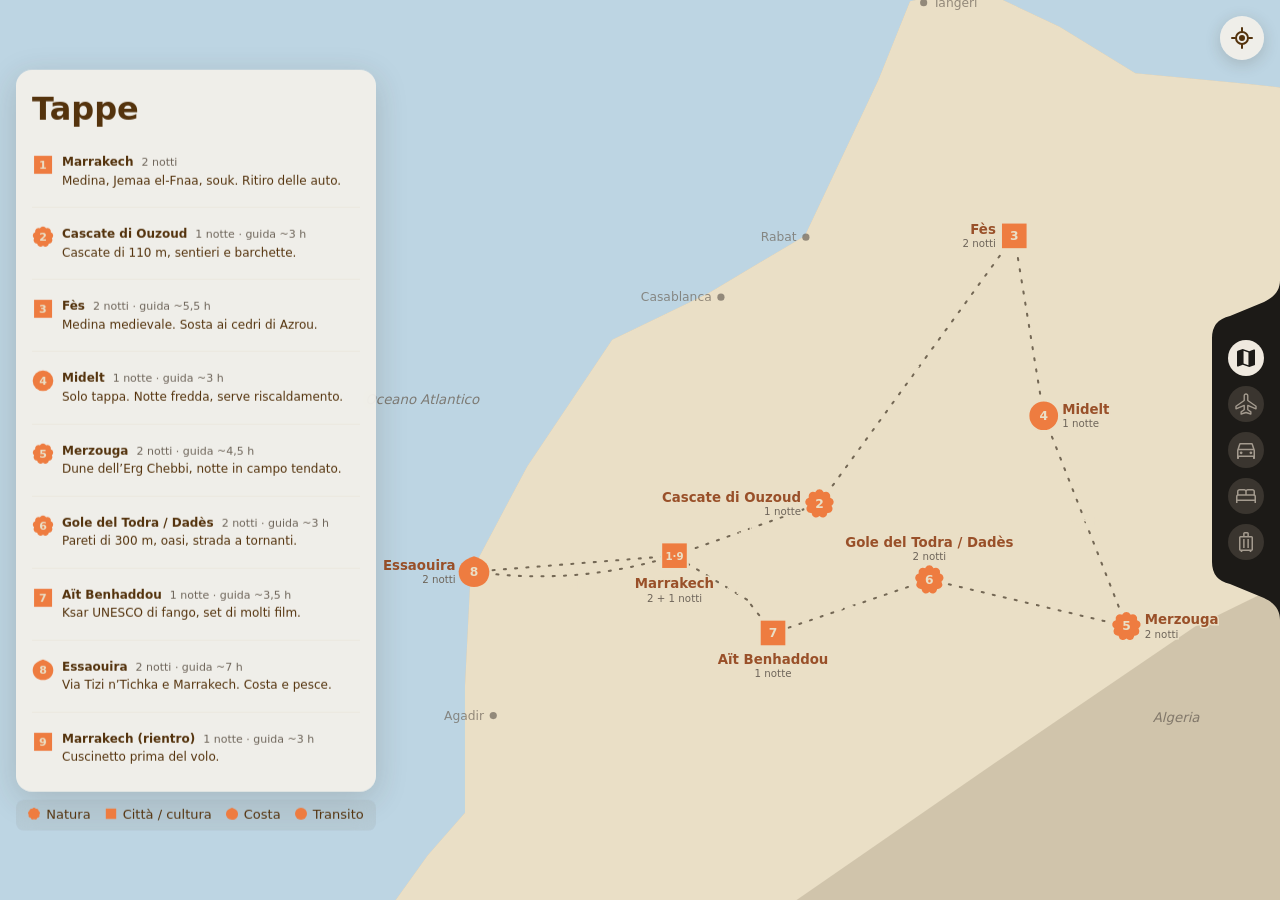
==== index.html @ 0962c1b0 "Mobile: il bottom sheet si abbassa quando si sposta o si zooma la mappa Co-Authored-By: Claude Sonne" ====
<!doctype html>
<html lang="it">
<head>
<meta charset="utf-8">
<meta name="viewport" content="width=device-width, initial-scale=1, viewport-fit=cover"><!-- la mappa va sotto la barra di stato del telefono -->
<meta name="theme-color" content="#eadfc6">
<link rel="manifest" href="manifest.webmanifest">
<link rel="icon" href="icone/favicon.svg" type="image/svg+xml">
<link rel="icon" href="icone/favicon-32.png" type="image/png" sizes="32x32">
<link rel="apple-touch-icon" href="icone/letsgo-180.png">
<meta name="mobile-web-app-capable" content="yes">
<meta name="apple-mobile-web-app-capable" content="yes">
<meta name="apple-mobile-web-app-title" content="LetsGo">
<meta name="apple-mobile-web-app-status-bar-style" content="black-translucent"><!-- come app sulla Home: la pagina va sotto la barra di stato -->
<meta property="og:title" content="LetsGo">
<meta property="og:image" content="https://giubarboni.github.io/letsgo/icone/letsgo-512.png">
<title>LetsGo</title>
<link rel="stylesheet" href="stile.css">
<style>
  html, body { height: 100%; overflow: hidden; overscroll-behavior: none; }
  h1 { font-size: 32px; margin: 0; }
  .zoom { position: fixed; inset: 0; overflow: clip; background: var(--sea); touch-action: none; cursor: grab; }
  .zstage { position: absolute; left: 0; top: 0; transform-origin: 0 0; }
  .zstage svg { display: block; max-width: none; }
  /* Desktop: colonna a sinistra con elenco tappe e, sotto, la legenda (la navbar sta a destra). */
  .side { position: fixed; z-index: 5; top: 50%; left: 16px; transform: translateY(-50%); width: 360px; max-height: calc(100vh - 32px); max-height: calc(100dvh - 32px); display: flex; flex-direction: column; gap: 8px; }
  .legend { flex: none; display: flex; flex-wrap: nowrap; justify-content: center; gap: 14px; padding: 6px 14px; border-radius: 8px; background: color-mix(in srgb, var(--ink) 5%, transparent); -webkit-backdrop-filter: blur(10px); backdrop-filter: blur(10px); color: var(--ink); font-size: 13px; white-space: nowrap; pointer-events: none; }
  .legend svg { width: 12px; height: 12px; margin-right: 6px; vertical-align: -1px; }
  .panel { min-height: 0; display: flex; flex-direction: column; border-radius: 16px; background: color-mix(in srgb, var(--bg) 88%, transparent); -webkit-backdrop-filter: blur(10px); backdrop-filter: blur(10px); box-shadow: 0 8px 32px rgba(60, 45, 20, .18); }
  .phead { flex: none; padding: 16px 16px 4px; }
  .grab { display: none; width: 36px; height: 4px; margin: 0 auto 12px; border-radius: 2px; background: var(--muted); opacity: .5; }
  .plist { overflow-y: auto; overscroll-behavior: contain; padding: 0 16px 8px; }
  /* Mobile: bottom sheet; la legenda sta poco sopra il pannello chiuso. */
  @media (max-width: 700px) {
    .side { display: contents; }
    .panel { position: fixed; z-index: 5; left: 0; right: 0; bottom: 0; height: calc(100vh - env(safe-area-inset-top) - 8px); height: calc(100dvh - env(safe-area-inset-top) - 8px); border-radius: 16px 16px 0 0; transform: translateY(var(--y, 60%)); transition: transform .25s ease; }
    .panel.drag { transition: none; }
    .phead { padding: 12px 16px; touch-action: none; cursor: grab; }
    .phead h1 { position: absolute; width: 1px; height: 1px; clip-path: inset(50%); } /* il titolo resta per gli screen reader */
    .grab { display: block; margin: 0 auto; }
    .plist { padding-bottom: calc(var(--nav) + 8px); } /* il pannello arriva fino al bordo: la navbar in basso ne copre l'ultima parte */
    .legend { position: fixed; z-index: 1; left: 50%; bottom: calc(var(--peek, 62px) + 10px); transform: translateX(-50%); gap: 10px; padding: 5px 8px; font-size: 11px; }
  }
  .locate { position: fixed; z-index: 6; top: 16px; right: 16px; display: grid; place-items: center; width: 44px; height: 44px; padding: 0; border: 0; border-radius: 50%; background: color-mix(in srgb, var(--bg) 88%, transparent); -webkit-backdrop-filter: blur(10px); backdrop-filter: blur(10px); color: var(--ink); box-shadow: 0 4px 16px rgba(60, 45, 20, .18); cursor: pointer; }
  .locate[hidden] { display: none; }
  @media (max-width: 700px) { .locate { top: calc(env(safe-area-inset-top) + 12px); right: 12px; } }
  .stop, [data-slug] { cursor: pointer; }
  ol li[data-slug]:hover .t { text-decoration: underline; }
  .modal { position: fixed; inset: 0; z-index: 20; display: flex; align-items: flex-end; justify-content: center; background: rgba(30, 22, 10, .45); }
  .modal[hidden] { display: none; }
  .sheet { width: 100%; max-width: 560px; max-height: 88vh; max-height: 88dvh; overflow-y: auto; padding: 16px 16px 28px; background: var(--bg); color: var(--ink); border-radius: 16px 16px 0 0; }
  @media (min-width: 700px) { .modal { align-items: center; } .sheet { border-radius: 16px; } }
  .mhead { display: flex; justify-content: space-between; align-items: flex-start; gap: 12px; margin-bottom: 12px; }
  .sheet h2 { margin: 0; font-size: 20px; }
  .mmeta { color: var(--muted); font-size: 13px; }
  .mclose { flex: none; width: 36px; height: 36px; border: 0; border-radius: 50%; font-size: 22px; line-height: 1; cursor: pointer; background: var(--line); color: var(--ink); }
  .mphotos { display: flex; gap: 10px; overflow-x: auto; scroll-snap-type: x mandatory; scroll-padding: 0 16px; margin: 0 -16px 14px; padding: 0 16px 12px; scrollbar-width: thin; }
  .mphotos figure { flex: 0 0 82%; margin: 0; scroll-snap-align: start; }
  .mphotos img { display: block; width: 100%; aspect-ratio: 3 / 2; object-fit: cover; border-radius: 10px; background: var(--line); }
  .mphotos figcaption { margin-top: 4px; font-size: 11px; line-height: 1.35; color: var(--muted); }
  .mphotos .mcap { color: var(--ink); font-size: 12px; }
  .mphotos a { color: inherit; }
  .mdesc { margin: 0 0 14px; font-size: 15px; }
  .mlabel { margin-bottom: 6px; color: var(--muted); font-size: 12px; text-transform: uppercase; letter-spacing: .05em; }
  .mtodo { margin: 0; padding-left: 18px; font-size: 14px; }
  .mtodo li { display: list-item; padding: 3px 0; border: 0; font-size: 14px; cursor: default; }
  ol { list-style: none; margin: 0; padding: 0; }
  li { display: grid; grid-template-columns: 22px 1fr; gap: 8px; padding: 18px 0; font-size: 12px; line-height: 1.35; border-bottom: 1px solid color-mix(in srgb, var(--line) 45%, transparent); }
  li:last-child { border-bottom: 0; }
  .n { width: 22px; height: 22px; }
  .n svg { display: block; }
  .head { display: flex; flex-wrap: wrap; align-items: baseline; gap: 0 8px; }
  .t { font-weight: 600; }
  .meta { color: var(--muted); font-size: 11px; }
  .note { margin-top: 2px; }
  </style>
</head>
<body data-page="mappa">
<div class="zoom"><div class="zstage"><svg id="map" viewBox="-860 -440 7860 9600" role="img" aria-label="Mappa dell'itinerario in Marocco"></svg></div></div>
<button class="locate" id="locate" type="button" aria-label="Mostra dove sono"><svg viewBox="0 0 24 24" width="24" height="24" fill="none" stroke="currentColor" stroke-width="2" stroke-linecap="round" aria-hidden="true"><circle cx="12" cy="12" r="6"/><circle cx="12" cy="12" r="2" fill="currentColor"/><path d="M12 2v3M12 19v3M2 12h3M19 12h3"/></svg></button>
<div class="side">
<aside class="panel drag">
  <div class="phead"><div class="grab"></div><h1>Tappe</h1></div>
  <ol id="list" class="plist"></ol>
</aside>
<div class="legend">
  <span><svg viewBox="-15 -15 30 30"><use href="#s-nat" fill="var(--tappa)"/></svg>Natura</span>
  <span><svg viewBox="-15 -15 30 30"><use href="#s-city" fill="var(--tappa)"/></svg>Città / cultura</span>
  <span><svg viewBox="-15 -15 30 30"><use href="#s-coast" fill="var(--tappa)"/></svg>Costa</span>
  <span><svg viewBox="-15 -15 30 30"><use href="#s-transit" fill="var(--tappa)"/></svg>Transito</span>
</div>
</div>

<script src="nav.js"></script>
<script>
// Equirettangolare con longitudine scalata a 32°N: abbastanza per una mappa schematica.
// Zoom sul tragitto: scala 130 px/grado, origine spostata per centrare il giro (le etichette restano a dimensione fissa).
const X = lon => -28 + (lon + 11.2) * 0.85 * 130;
const Y = lat => -170 + (36 - lat) * 130;
const P = ([lat, lon]) => `${X(lon).toFixed(1)},${Y(lat).toFixed(1)}`;

// Contorno semplificato (lat, lon), in senso orario da Capo Spartel.
const outline = [
  [35.79,-5.92],[35.9,-5.35],[35.6,-4.6],[35.25,-3.93],[35.17,-2.93],[35.1,-2.2],
  [34.0,-1.75],[32.8,-1.5],[32.1,-1.2],[31.6,-2.2],[31.1,-3.4],[30.0,-5.3],
  [29.0,-7.0],[28.5,-8.7],[28.5,-11.0],[29.0,-10.5],[29.38,-10.18],[29.7,-9.85],
  [30.65,-9.85],[31.5,-9.8],[32.3,-9.3],[33.25,-8.55],[33.6,-7.7],[34.03,-6.85],[35.2,-6.2]
];

// Contorno grossolano dell'Africa (lat, lon), in senso orario da Capo Spartel. Il tratto marocchino coincide con `outline`.
const africa = [
  [35.79,-5.92],[35.9,-5.35],[35.6,-4.6],[35.25,-3.93],[35.17,-2.93],[35.1,-2.2],
  [35.7,-0.65],[36.1,0.5],[36.5,1.8],[36.77,3.06],[36.9,5.1],[37.0,6.9],[36.9,8.0],[37.25,9.85],[36.8,10.3],[37.05,11.0],
  [35.8,10.8],[34.7,10.8],[33.9,10.1],[33.1,11.5],[32.9,13.2],[32.4,15.1],[31.2,16.6],[30.3,19.0],[31.8,20.0],[32.8,22.0],
  [32.1,23.9],[31.6,25.1],[31.3,27.2],[31.2,29.9],[31.3,31.4],[31.25,32.3],[29.9,32.6],[28.0,33.5],[24.1,35.5],[22.0,36.9],
  [19.6,37.2],[15.6,39.5],[12.6,43.3],[11.6,43.1],[11.8,51.3],[8.0,49.8],[2.0,45.3],[-1.7,41.5],[-4.0,39.7],[-6.8,39.3],
  [-10.3,40.2],[-15.0,40.7],[-19.8,34.9],[-24.0,35.5],[-25.9,32.6],[-29.9,31.0],[-33.0,27.9],[-34.0,25.7],[-34.8,20.0],
  [-33.9,18.4],[-28.6,16.5],[-26.6,15.2],[-22.9,14.5],[-18.0,11.8],[-12.4,13.7],[-8.8,13.2],[-5.9,12.2],[-0.7,8.8],[0.4,9.4],
  [3.8,9.7],[4.3,7.0],[6.4,3.4],[5.6,-0.2],[5.2,-4.0],[4.4,-7.6],[6.3,-10.8],[8.5,-13.2],[10.0,-14.4],[11.9,-15.6],
  [14.7,-17.5],[16.0,-16.5],[18.1,-16.0],[20.9,-17.05],[23.7,-15.95],[27.1,-13.2],[27.9,-12.9],[28.5,-11.0],[29.0,-10.5],
  [29.38,-10.18],[29.7,-9.85],[30.65,-9.85],[31.5,-9.8],[32.3,-9.3],[33.25,-8.55],[33.6,-7.7],[34.03,-6.85],[35.2,-6.2]
];
const madagascar = [[-12.0,49.3],[-16.0,50.4],[-22.0,47.9],[-25.5,45.2],[-24.0,43.7],[-17.0,44.0],[-15.5,46.3]];

// n = numero tappa, tipo: nat | city | coast | transit
const stops = [
  {n:1, slug:'marrakech',  name:'Marrakech',           ll:[31.63,-8.0],   type:'city',    nights:2, drive:'',      note:'Medina, Jemaa el-Fnaa, souk. Ritiro delle auto.', lab:[0,32,'middle']},
  {n:2, slug:'ouzoud',  name:'Cascate di Ouzoud',   ll:[32.02,-6.72],  type:'nat',     nights:1, drive:'~3 h',  note:'Cascate di 110 m, sentieri e barchette.',        lab:[-18,-2,'end']},
  {n:3, slug:'fes',  name:'Fès',                 ll:[34.03,-5.0],   type:'city',    nights:2, drive:'~5,5 h',note:'Medina medievale. Sosta ai cedri di Azrou.', lab:[-18,-2,'end']},
  {n:4, slug:'midelt',  name:'Midelt',              ll:[32.68,-4.74],  type:'transit', nights:1, drive:'~3 h',  note:'Solo tappa. Notte fredda, serve riscaldamento.', lab:[18,-2,'start']},
  {n:5, slug:'merzouga',  name:'Merzouga',            ll:[31.10,-4.01],  type:'nat',     nights:2, drive:'~4,5 h',note:'Dune dell’Erg Chebbi, notte in campo tendato.',  lab:[18,-2,'start']},
  {n:6, slug:'todra-dades',  name:'Gole del Todra / Dadès',ll:[31.45,-5.75],type:'nat',     nights:2, drive:'~3 h',  note:'Pareti di 300 m, oasi, strada a tornanti.',      lab:[0,-32,'middle']},
  {n:7, slug:'ait-benhaddou',  name:'Aït Benhaddou',       ll:[31.05,-7.13],  type:'city',    nights:1, drive:'~3,5 h',note:'Ksar UNESCO di fango, set di molti film.',       lab:[0,30,'middle']},
  {n:8, slug:'essaouira',  name:'Essaouira',           ll:[31.51,-9.77],  type:'coast',   nights:2, drive:'~7 h',  note:'Via Tizi n’Tichka e Marrakech. Costa e pesce.', lab:[-18,-2,'end']},
  {n:9, slug:'marrakech',  name:'Marrakech (rientro)', ll:[31.63,-8.0],   type:'city',    nights:1, drive:'~3 h',  note:'Cuscinetto prima del volo.',                      lab:null}
];

// Punto di passaggio non numerato.
const via = { tizi:[31.3,-7.36] };
const at = n => stops.find(s => s.n === n).ll;
const nightsLabel = s => s.n === 1 ? `${s.nights} + ${stops.find(t => t.n === 9).nights} notti` : `${s.nights} ${s.nights === 1 ? 'notte' : 'notti'}`;

// [da, a, curvatura, ore, dx, dy, ancora] — ore = etichetta sul tratto (dx/dy spostano il testo).
const segs = [
  [at(1), at(2), 0, '3 h'], [at(2), at(3), 0, '5,5 h'], [at(3), at(4), 0, '3 h'],
  [at(4), at(5), 0, '4,5 h'], [at(5), at(6), 0, '3 h'], [at(6), at(7), 0, '3,5 h'],
  [at(7), via.tizi, 0, '', 0, 0, 'middle', true], [via.tizi, at(1), 0, '4 h', 14, 16, 'start'],
  [at(1), at(8), 0, '3 h', 0, -8], [at(8), at(1), 22, '3 h', 0, 14]
];

const svg = document.getElementById('map');
// Forme delle tappe (centrate, 30 × 30): natura = fiore a 9 petali, città = quadrato, transito = cerchio, costa = goccia.
let out = `<defs><marker id="a" viewBox="0 0 10 10" refX="8" refY="5" markerWidth="6" markerHeight="6" orient="auto-start-reverse">
  <path d="M0,1 L9,5 L0,9 z" fill="var(--route-line)"/></marker>
  <path id="s-nat" d="M4.51 -12.39A5.2 5.2 0 0 0 -4.51 -12.39A5.2 5.2 0 0 0 -11.42 -6.59A5.2 5.2 0 0 0 -12.98 2.29A5.2 5.2 0 0 0 -8.47 10.10A5.2 5.2 0 0 0 0 13.18A5.2 5.2 0 0 0 8.47 10.10A5.2 5.2 0 0 0 12.98 2.29A5.2 5.2 0 0 0 11.42 -6.59A5.2 5.2 0 0 0 4.51 -12.39Z"/>
  <rect id="s-city" x="-13" y="-13" width="26" height="26"/>
  <circle id="s-transit" r="15"/>
  <path id="s-coast" transform="translate(-15 -15) scale(.01863)" d="M805 0C400 150 40 300 0 800C-10 1290 330 1608 805 1608C1280 1608 1620 1290 1609 800C1570 300 1210 150 805 0Z"/></defs>
  <rect x="-3000" y="-3000" width="7000" height="7000" fill="var(--sea)"/>
  <g fill="var(--land-africa)">${[africa, madagascar].map(a => `<polygon points="${a.map(P).join(' ')}" vector-effect="non-scaling-stroke"/>`).join('')}</g>
  <polygon points="${outline.map(P).join(' ')}" fill="var(--land)"/>
  <g fill="var(--muted)" font-size="13" font-style="italic" opacity=".8">
    <text x="24" y="250">Oceano Atlantico</text>
    <text x="815" y="560" text-anchor="middle">Algeria</text>
  </g>`;

// Grandi città fuori dal giro: solo riferimento per orientarsi, volutamente discrete.
const refCities = [
  { name: 'Tangeri',    ll: [35.78, -5.80], dx: 9,  anchor: 'start' },
  { name: 'Oujda',      ll: [34.68, -1.90], dx: -9, anchor: 'end' },
  { name: 'Rabat',      ll: [34.02, -6.84], dx: -9, anchor: 'end' },
  { name: 'Casablanca', ll: [33.57, -7.59], dx: -9, anchor: 'end' },
  { name: 'Agadir',     ll: [30.43, -9.60], dx: -9, anchor: 'end' }
];
out += `<g fill="var(--muted)" opacity=".7" font-size="12">${refCities.map(c =>
  `<circle cx="${X(c.ll[1])}" cy="${Y(c.ll[0])}" r="3.5"/><text x="${X(c.ll[1]) + c.dx}" y="${Y(c.ll[0]) + 4}" text-anchor="${c.anchor}">${c.name}</text>`).join('')}</g>`;

const labels = [];
for (const [a, b, bend, h, ox = 0, oy = 4, anchor = 'middle', noArrow] of segs) {
  const [x1, y1] = [X(a[1]), Y(a[0])], [x2, y2] = [X(b[1]), Y(b[0])];
  const mx = (x1 + x2) / 2, my = (y1 + y2) / 2;
  const dx = x2 - x1, dy = y2 - y1, len = Math.hypot(dx, dy) || 1;
  const cx = mx - dy / len * bend, cy = my + dx / len * bend;
  out += `<path d="M${x1},${y1} Q${cx},${cy} ${x2},${y2}" fill="none" stroke="var(--route-line)" stroke-width="2" stroke-linecap="round" stroke-dasharray="2 9" ${noArrow ? '' : 'marker-end="url(#a)"'}/>`;
  // punto a metà della curva (t = 0,5)
  if (h) labels.push(`<text x="${(x1 + 2 * cx + x2) / 4 + ox}" y="${(y1 + 2 * cy + y2) / 4 + oy}" text-anchor="${anchor}" class="hl" font-size="10" font-weight="600" fill="var(--tag-ink)">${h}</text>`);
}
out += labels.join('');

for (const s of stops) {
  if (s.n === 9) continue; // stesso punto della tappa 1
  const x = X(s.ll[1]), y = Y(s.ll[0]);
  const num = s.n === 1 ? '1·9' : s.n;
  const nts = nightsLabel(s);
  const halo = s.slug === 'essaouira' ? '' : 'stroke="var(--land)" stroke-width="3" paint-order="stroke"'; // alone sabbia dietro il testo; Essaouira sta sul mare, senza
  out += `<g class="stop" data-slug="${s.slug}"><use href="#s-${s.type}" x="${x}" y="${y}" fill="var(--tappa)" stroke="var(--land)" stroke-width="2"/>
    <text x="${x}" y="${y + 4}" text-anchor="middle" font-size="${s.n === 1 ? 10 : 12}" font-weight="700" fill="var(--tappa-num)">${num}</text>
    <text x="${x + s.lab[0]}" y="${y + s.lab[1]}" text-anchor="${s.lab[2]}" font-size="13" font-weight="600" fill="var(--tappa-nome)"
      ${halo}>${s.name}</text>
    <text x="${x + s.lab[0]}" y="${y + s.lab[1] + 13}" text-anchor="${s.lab[2]}" font-size="10" fill="var(--muted)"
      ${halo}>${nts}</text></g>`;
}
svg.innerHTML = out;

// Dove sono: puntino sulla mappa col GPS del telefono; si vede solo se si è in Marocco.
const io = document.createElementNS('http://www.w3.org/2000/svg', 'circle');
io.setAttribute('r', 9); io.setAttribute('fill', 'var(--posizione)'); io.setAttribute('stroke', 'var(--bg)'); io.setAttribute('stroke-width', 3);
io.setAttribute('visibility', 'hidden');
svg.append(io);
// Il consenso lo gestisce il telefono e in app dalla Home lo richiede a ogni apertura: si parte da soli solo se è già concesso,
// altrimenti serve il tocco sul bottone (così la richiesta non compare a ogni cambio pagina).
const dove = () => navigator.geolocation.watchPosition(({ coords: { latitude: la, longitude: lo } }) => {
  io.setAttribute('visibility', la > 27.5 && la < 36 && lo > -13.5 && lo < -0.8 ? 'visible' : 'hidden');
  io.setAttribute('cx', X(lo)); io.setAttribute('cy', Y(la));
  locate.hidden = true;
}, () => {});
const locate = document.getElementById('locate');
if (!navigator.geolocation) locate.hidden = true;
else {
  locate.onclick = dove;
  navigator.permissions?.query({ name: 'geolocation' }).then(p => { if (p.state === 'granted') dove(); else if (p.state === 'denied') locate.hidden = true; }).catch(() => {});
}
// sfondo a pillola dietro ogni valore delle ore, misurato sul testo
// (dopo il caricamento del font, altrimenti le pillole sono misurate col carattere di ripiego)
document.fonts.load('600 10px "General Sans"').then(() => svg.querySelectorAll('text.hl').forEach(t => {
  const b = t.getBBox();
  const r = document.createElementNS('http://www.w3.org/2000/svg', 'rect');
  r.setAttribute('x', b.x - 4); r.setAttribute('y', b.y - 1);
  r.setAttribute('width', b.width + 8); r.setAttribute('height', b.height + 2);
  r.setAttribute('rx', 6); r.setAttribute('fill', 'var(--tag-bg)');
  t.before(r);
}));

// Lista tappe
document.getElementById('list').innerHTML = stops.map(s => `
  <li data-slug="${s.slug}"><span class="n"><svg viewBox="-16 -16 32 32"><use href="#s-${s.type}" fill="var(--tappa)"/><text y="5.5" text-anchor="middle" font-size="16" font-weight="700" fill="var(--tappa-num)">${s.n}</text></svg></span>
  <div><div class="head"><span class="t">${s.name}</span>
  <span class="meta">${s.nights} ${s.nights === 1 ? 'notte' : 'notti'}${s.drive ? ' · guida ' + s.drive : ''}</span></div>
  <div class="note">${s.note}</div></div></li>`).join('');

// Mappa sempre a tutto schermo: un dito sposta, due dita zoomano (rotellina su desktop).
// Si disegna tutta l'Africa: pizzicando indietro si vede il contesto; all'avvio si inquadra il tragitto.
const VB = [-860, -440, 7860, 9600];
const W = VB[2], H = VB[3];
const zoom = document.querySelector('.zoom');
const stage = zoom.querySelector('.zstage');
stage.style.width = svg.style.width = W + 'px'; stage.style.height = svg.style.height = H + 'px';
let sc = 1, tx = 0, ty = 0, minSc = 1;
const calcMin = () => Math.min(zoom.clientWidth / W, zoom.clientHeight / H);

const apply = () => {
  const vw = zoom.clientWidth, vh = zoom.clientHeight, w = W * sc, h = H * sc;
  tx = w <= vw ? (vw - w) / 2 : Math.min(0, Math.max(vw - w, tx));
  ty = h <= vh ? (vh - h) / 2 : Math.min(0, Math.max(vh - h, ty));
  stage.style.transform = `translate(${tx}px,${ty}px) scale(${sc})`;
};
const zoomAt = (f, cx, cy) => {
  const n = Math.min(4, Math.max(minSc, sc * f));
  tx = cx - (cx - tx) * (n / sc); ty = cy - (cy - ty) * (n / sc); sc = n; apply();
};

// Pannello tappe: su desktop è un riquadro flottante; su mobile è un bottom sheet con tre posizioni (chiuso, metà, aperto).
const panel = document.querySelector('.panel'), phead = panel.querySelector('.phead');
const mobile = matchMedia('(max-width: 700px)');
const snaps = () => [panel.offsetHeight - phead.offsetHeight - 8 - navbar.offsetHeight, panel.offsetHeight - innerHeight * .42, 0]; // translateY di ogni posizione
let snapI = 1;
const setY = (y, dragging) => { panel.classList.toggle('drag', !!dragging); panel.style.setProperty('--y', y + 'px'); };
const goSnap = i => { snapI = i; setY(snaps()[i]); document.documentElement.style.setProperty('--peek', panel.offsetHeight - snaps()[0] + 'px'); }; // la legenda sta sopra il pannello chiuso
let drag = null;
phead.addEventListener('pointerdown', e => {
  if (!mobile.matches) return;
  phead.setPointerCapture(e.pointerId);
  drag = { y0: e.clientY, p0: snaps()[snapI], t: e.timeStamp, last: e.clientY, v: 0, moved: false };
});
phead.addEventListener('pointermove', e => {
  if (!drag) return;
  if (Math.abs(e.clientY - drag.y0) > 6) drag.moved = true;
  drag.v = (e.clientY - drag.last) / Math.max(1, e.timeStamp - drag.t); drag.last = e.clientY; drag.t = e.timeStamp;
  const s = snaps();
  if (drag.moved) setY(Math.min(s[0], Math.max(s[2], drag.p0 + e.clientY - drag.y0)), true);
});
phead.addEventListener('pointerup', e => {
  if (!drag) return;
  const s = snaps(), y = drag.p0 + e.clientY - drag.y0 + drag.v * 150; // proietta con la velocità: un colpo di dito vale più di uno spostamento lento
  goSnap(drag.moved ? s.reduce((b, v, i) => Math.abs(v - y) < Math.abs(s[b] - y) ? i : b, 0) : (snapI === 0 ? 1 : 0));
  drag = null;
});
phead.addEventListener('pointercancel', () => { drag = null; goSnap(snapI); });

// Inquadratura iniziale: il tragitto (misurato: 800×450 nel disegno, centro 450,295) centrato nella parte di schermo non coperta dal pannello.
const fit = () => {
  minSc = calcMin();
  const m = mobile.matches;
  // spazio libero: su desktop tra la colonna a sinistra e la navbar a destra; su mobile sopra il bottom sheet (la navbar sta in basso)
  const left = m ? 0 : panel.offsetWidth + 32, w = innerWidth - left - (m ? 0 : navbar.offsetWidth);
  const h = m ? innerHeight - (panel.offsetHeight - snaps()[1]) : innerHeight;
  sc = Math.min(1.3, Math.max(minSc, .75, Math.min(w / 800, h / 450)));
  tx = left + w / 2 - (450 - VB[0]) * sc; ty = h / 2 - (295 - VB[1]) * sc; apply();
};
goSnap(1); fit(); setTimeout(() => panel.classList.remove('drag'), 50);

document.getElementById('list').addEventListener('click', e => { const li = e.target.closest('[data-slug]'); if (li) openTappa(li.dataset.slug); });
addEventListener('keydown', e => { if (e.key === 'Escape' && !modal.hidden) closeTappa(); });
addEventListener('resize', () => { minSc = calcMin(); sc = Math.max(sc, minSc); apply(); goSnap(snapI); });

const ptrs = new Map();
let tap = null;
zoom.addEventListener('pointerdown', e => {
  tap = ptrs.size ? null : { x: e.clientX, y: e.clientY, moved: false };
  zoom.setPointerCapture(e.pointerId); ptrs.set(e.pointerId, { x: e.clientX, y: e.clientY });
});
zoom.addEventListener('pointermove', e => {
  const prev = ptrs.get(e.pointerId); if (!prev) return;
  const cur = { x: e.clientX, y: e.clientY };
  if (tap && Math.hypot(cur.x - tap.x, cur.y - tap.y) > 8) tap.moved = true;
  if (mobile.matches && snapI && (ptrs.size > 1 || tap?.moved)) goSnap(0); // navigando la mappa il bottom sheet si abbassa
  if (ptrs.size === 1) { tx += cur.x - prev.x; ty += cur.y - prev.y; apply(); }
  else if (ptrs.size === 2) {
    const o = [...ptrs].find(([id]) => id !== e.pointerId)[1];
    const d0 = Math.hypot(prev.x - o.x, prev.y - o.y), d1 = Math.hypot(cur.x - o.x, cur.y - o.y);
    const mx = (cur.x + o.x) / 2, my = (cur.y + o.y) / 2;
    tx += mx - (prev.x + o.x) / 2; ty += my - (prev.y + o.y) / 2;
    d0 ? zoomAt(d1 / d0, mx, my) : apply();
  }
  ptrs.set(e.pointerId, cur);
});
zoom.addEventListener('pointerup', e => {
  if (tap && !tap.moved && ptrs.size === 1) {
    const g = document.elementFromPoint(e.clientX, e.clientY)?.closest('[data-slug]');
    if (g) openTappa(g.dataset.slug);
  }
  tap = null; ptrs.delete(e.pointerId);
});
zoom.addEventListener('pointercancel', e => { tap = null; ptrs.delete(e.pointerId); });
zoom.addEventListener('wheel', e => { e.preventDefault(); zoomAt(Math.exp(-e.deltaY * 0.002), e.clientX, e.clientY); }, { passive: false });

// Scheda della tappa: legge tappe.md (fonte dei contenuti) alla prima apertura.
const modal = document.createElement('div');
modal.className = 'modal'; modal.hidden = true;
modal.innerHTML = '<div class="sheet" role="dialog" aria-modal="true"></div>';
document.body.append(modal);
const sheet = modal.firstChild;
const closeTappa = () => { modal.hidden = true; };
modal.addEventListener('click', e => { if (e.target === modal) closeTappa(); });

let tappe;
const loadTappe = () => tappe ||= fetch('dati/tappe.md').then(r => { if (!r.ok) throw new Error(r.status); return r.text(); }).then(t => {
  const out = {};
  for (const b of t.split(/^## /m).slice(1)) {
    const [head, ...rest] = b.split('\n'), body = rest.join('\n');
    const [slug, nome] = head.split(' — ');
    const sec = n => (body.split(new RegExp(`^### ${n}\\s*$`, 'm'))[1] || '').split(/^### /m)[0];
    const items = x => x.split('\n').filter(l => l.startsWith('- ')).map(l => l.slice(2).trim());
    out[slug.trim()] = {
      nome: nome.trim(), desc: body.split(/^### /m)[0].trim(), todo: items(sec('Da fare')),
      foto: items(sec('Foto')).map(l => { const [src, cap, cred, url] = l.split(' | '); return { src, cap, cred, url }; })
    };
  }
  return out;
});


async function openTappa(slug) {
  const st = stops.find(s => s.slug === slug);
  sheet.replaceChildren();
  const head = el('div', 'mhead'), titles = el('div');
  titles.append(el('h2', '', st.name), el('div', 'mmeta', nightsLabel(st)));
  const x = el('button', 'mclose', '×'); x.type = 'button'; x.setAttribute('aria-label', 'Chiudi'); x.onclick = closeTappa;
  head.append(titles, x); sheet.append(head);
  modal.hidden = false; sheet.scrollTop = 0;
  let d;
  try { d = (await loadTappe())[slug]; if (!d) throw new Error('assente'); }
  catch { sheet.append(el('p', 'mdesc', 'Contenuti non disponibili: aprire la pagina online (in locale il file tappe.md non si può leggere).')); return; }

  if (d.foto.length) {
    const strip = el('div', 'mphotos');
    for (const f of d.foto) {
      const fig = el('figure'), img = new Image();
      img.src = f.src; img.alt = f.cap; img.loading = 'lazy';
      const cap = el('figcaption'); cap.append(el('span', 'mcap', f.cap), document.createElement('br'));
      if (/^https:/.test(f.url || '')) { const a = el('a', '', f.cred); a.href = f.url; a.target = '_blank'; a.rel = 'noopener'; cap.append(a); }
      else cap.append(f.cred || '');
      fig.append(img, cap); strip.append(fig);
    }
    sheet.append(strip);
  }
  sheet.append(el('p', 'mdesc', d.desc));
  if (d.todo.length) {
    sheet.append(el('div', 'mlabel', 'Da fare'));
    const ul = el('ul', 'mtodo'); d.todo.forEach(t => ul.append(el('li', '', t))); sheet.append(ul);
  }
}
</script>
</body>
</html>
---- stile.css ----
@font-face { font-family: "General Sans"; src: url(font/GeneralSans-Variable.woff2) format("woff2"); font-weight: 200 700; font-style: normal; font-display: swap; }
@font-face { font-family: "General Sans"; src: url(font/GeneralSans-Italic.woff2) format("woff2"); font-weight: 400; font-style: italic; font-display: swap; }

:root {
  color-scheme: light;
  --bg: #f6f2ea; --ink: #54330d; --muted: #6e655a; --line: #e4ddd1; /* prima #ddd4c4, +4 punti di luminosità HSL */
  --sea: #bdd5e3; --land: #eadfc6;
  --card: #f2ebdd; --card-ticket: #f0e9d7; /* come prima (terra 57% / 72% su sfondo), +2 punti di luminosità HSL */
  --tappa: #ee7c40; --tappa-num: var(--land); --tappa-nome: #995029; /* pallini delle tappe e numeri dentro */
  --posizione: #4285f4; /* azzurro del puntino di Google Maps */
  --nat: #78bd8a; --city: #f09a6c; --coast: #4a90c2; --transit: #bdb5a8; --dot-ink: var(--ink);
  --land-africa: color-mix(in srgb, var(--land) 82%, #5a4a30); --route: #4a3d2a; --route-line: #746855; /* prima: route 70% su terra (#7a6e59), −2 punti di luminosità HSL */ --tag-bg: var(--route-line); --tag-ink: var(--land);
}
* { box-sizing: border-box; }
body { margin: 0; background: var(--bg); color: var(--ink); font: 15px/1.45 "General Sans", system-ui, sans-serif; }

/* Barra in alto con le icone delle sezioni (costruita in nav.js) */
:root { --nav: 68px; --nav-bg: #1c1a17; --nav-btn: #3a352f; --nav-ink: #efe9df; --nav-muted: #a49b8f; } /* la navbar è in versione scura: contrasta con lo sfondo chiaro delle pagine */
/* Navbar scura, senza ombra: sembra uno strato sotto l'interfaccia. Desktop: linguetta verticale sul bordo destro; mobile: pillola in basso. */
.navbar { position: fixed; top: 0; left: 50%; transform: translateX(-50%); z-index: 10; width: 340px; height: var(--nav); padding: 12px 44px; display: flex; justify-content: center; align-items: center; gap: 10px; }
.navbar::before { content: ""; position: absolute; inset: 0; background: var(--nav-bg); }
.navbar a { position: relative; display: grid; place-items: center; width: 36px; height: 36px; border-radius: 50%; background: var(--nav-btn); color: var(--nav-muted); }
.navbar a[aria-current] { background: var(--nav-ink); color: var(--nav-bg); }

/* Desktop: la linguetta sta sul bordo destro, in verticale (stessa forma ruotata di 90°) */
@media (min-width: 701px) {
  .navbar { top: 50%; left: auto; right: 0; transform: translateY(-50%); width: 68px; height: 340px; padding: 44px 12px; flex-direction: column; }
  .navbar::before { clip-path: path("M68,0 C68,10 62.7,17 52,22 L18,36 Q0,40 0,58 V282 Q0,300 18,304 L52,318 C62.7,323 68,330 68,340 Z"); }
  body { padding-right: 68px; }
}

/* Mobile: capsula flottante in basso, a 8px dal bordo inferiore del viewport: nel browser sta sopra la sua barra, nell'app dalla Home scende fino al bordo (niente margine per l'area di sicurezza) */
@media (max-width: 700px) {
  .navbar { top: auto; bottom: 0; padding: 0 44px; pointer-events: none; }
  .navbar a { pointer-events: auto; }
  .navbar::before { inset: 8px 46px; border-radius: 999px; clip-path: none; pointer-events: auto; }
}

/* Pagine interne */
.page { max-width: 720px; margin: 0 auto; padding: 24px 16px 48px; }
/* Mobile: navbar in basso, quindi spazio sotto e non sopra. Scorre il contenitore .page e non il documento: così Safari non fa comparire/sparire la sua barra e la navbar non si muove (come nella mappa). */
@media (max-width: 700px) {
  html, body { height: 100%; overflow: hidden; overscroll-behavior: none; }
  .page { position: fixed; inset: 0; max-width: none; margin: 0; overflow-y: auto; overscroll-behavior: contain; -webkit-overflow-scrolling: touch; padding: calc(env(safe-area-inset-top) + 16px) 16px calc(var(--nav) + 24px); }
}
.ptitle { margin: 0 0 16px; font-size: 32px; }
.intro { margin: 0 0 16px; color: var(--muted); font-size: 14px; }
.card { margin: 0 0 16px; padding: 16px; border-radius: 14px; background: var(--card); }
.chead { display: flex; justify-content: space-between; align-items: center; gap: 12px; margin-bottom: 12px; }
.chead h2 { margin: 0; font-size: 17px; }
.actions { display: flex; flex-wrap: wrap; gap: 8px; }
.btn { padding: 10px 14px; border: 0; border-radius: 10px; font: inherit; font-size: 14px; font-weight: 600; text-decoration: none; cursor: pointer; background: color-mix(in srgb, var(--ink) 5%, transparent); color: var(--ink); }
.btn:disabled { opacity: .45; cursor: not-allowed; }

/* Finestra (modale) */
.dlg-ov { position: fixed; inset: 0; z-index: 40; display: flex; align-items: center; justify-content: center; padding: 16px; background: rgba(30, 22, 10, .45); }
.dlg { width: 100%; max-width: 420px; padding: 20px; border-radius: 16px; background: var(--bg); }
.dlg h2 { margin: 0 0 12px; font-size: 18px; }
.dlg ul { margin: 0 0 8px; padding-left: 18px; font-size: 14px; }
.dlg li { padding: 3px 0; }
.dlg p { margin: 8px 0 0; color: var(--muted); font-size: 13px; }
.dlg .btn { margin-top: 16px; }

/* Come app sulla Home (iPhone): la pagina va sotto la barra di stato, che ha testo bianco; una leggera sfumatura scura lo tiene leggibile */
@media (display-mode: standalone) {
  body::before { content: ""; position: fixed; top: 0; left: 0; right: 0; z-index: 9; height: calc(env(safe-area-inset-top) + 14px); background: linear-gradient(rgba(0, 0, 0, .35), transparent); pointer-events: none; }
}
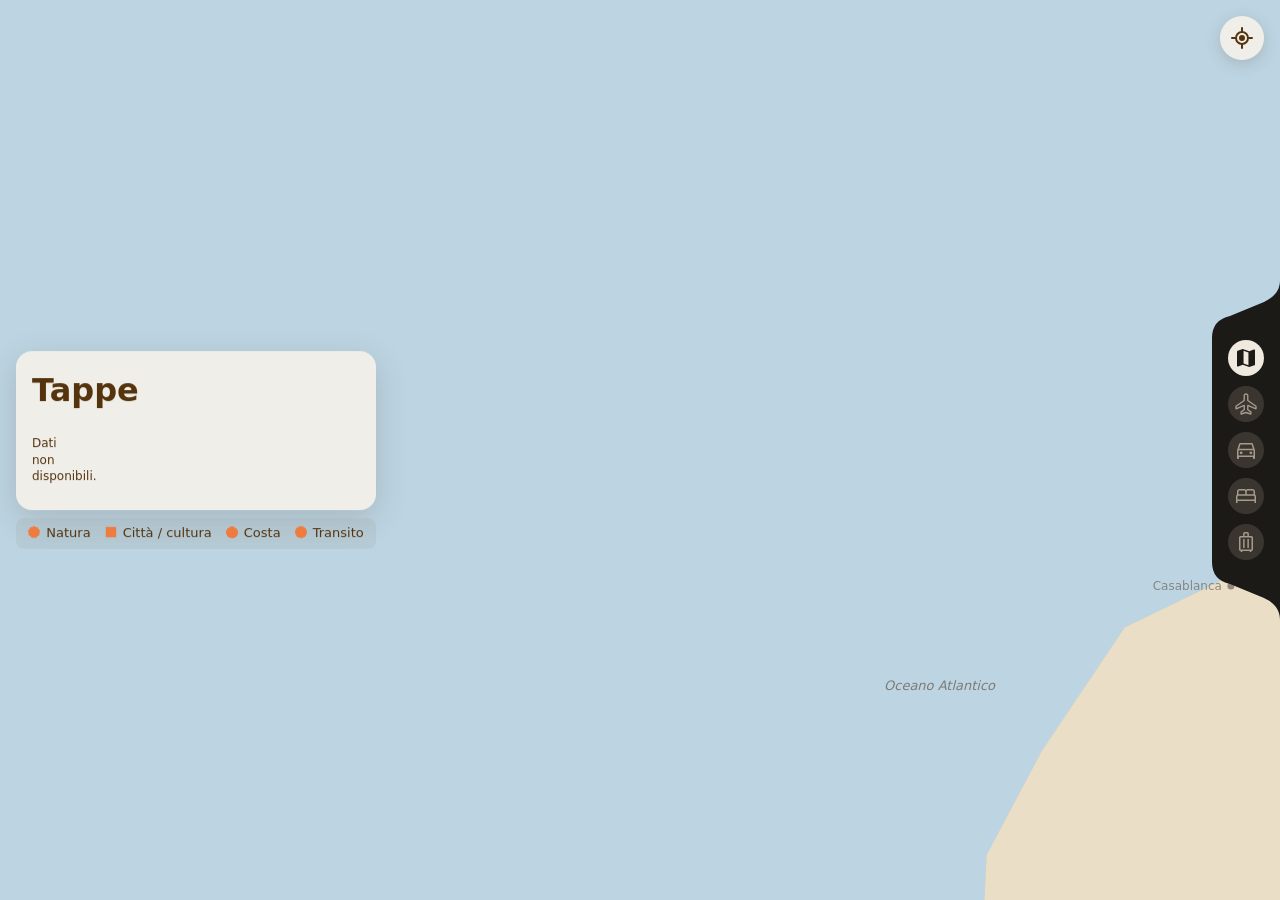
==== commit 10cc1082: "Il sito legge il foglio Google: Voli, Auto, Dormire, Valigia e mappa generata dalle tappe (nuove tap" ====
--- a/index.html
+++ b/index.html
@@ -19,6 +19,8 @@
 <style>
   html, body { height: 100%; overflow: hidden; overscroll-behavior: none; }
   h1 { font-size: 32px; margin: 0; }
+  /* Mobile: il titolo sta sulla mappa, nella stessa posizione di quello delle altre pagine */
+  .mtitle { display: none; position: fixed; z-index: 4; top: calc(env(safe-area-inset-top) + 16px); left: 16px; pointer-events: none; }
   .zoom { position: fixed; inset: 0; overflow: clip; background: var(--sea); touch-action: none; cursor: grab; }
   .zstage { position: absolute; left: 0; top: 0; transform-origin: 0 0; }
   .zstage svg { display: block; max-width: none; }
@@ -36,7 +38,8 @@
     .panel { position: fixed; z-index: 5; left: 0; right: 0; bottom: 0; height: calc(100vh - env(safe-area-inset-top) - 8px); height: calc(100dvh - env(safe-area-inset-top) - 8px); border-radius: 16px 16px 0 0; transform: translateY(var(--y, 60%)); transition: transform .25s ease; }
     .panel.drag { transition: none; }
     .phead { padding: 12px 16px; touch-action: none; cursor: grab; }
-    .phead h1 { position: absolute; width: 1px; height: 1px; clip-path: inset(50%); } /* il titolo resta per gli screen reader */
+    .panel h1 { display: none; }
+    .mtitle { display: block; }
     .grab { display: block; margin: 0 auto; }
     .plist { padding-bottom: calc(var(--nav) + 8px); } /* il pannello arriva fino al bordo: la navbar in basso ne copre l'ultima parte */
     .legend { position: fixed; z-index: 1; left: 50%; bottom: calc(var(--peek, 62px) + 10px); transform: translateX(-50%); gap: 10px; padding: 5px 8px; font-size: 11px; }
@@ -44,8 +47,9 @@
   .locate { position: fixed; z-index: 6; top: 16px; right: 16px; display: grid; place-items: center; width: 44px; height: 44px; padding: 0; border: 0; border-radius: 50%; background: color-mix(in srgb, var(--bg) 88%, transparent); -webkit-backdrop-filter: blur(10px); backdrop-filter: blur(10px); color: var(--ink); box-shadow: 0 4px 16px rgba(60, 45, 20, .18); cursor: pointer; }
   .locate[hidden] { display: none; }
   @media (max-width: 700px) { .locate { top: calc(env(safe-area-inset-top) + 12px); right: 12px; } }
-  .stop, [data-slug] { cursor: pointer; }
-  ol li[data-slug]:hover .t { text-decoration: underline; }
+  .mday { margin: 12px 0 2px; font-size: 13px; font-weight: 600; color: var(--muted); }
+  .stop, [data-n] { cursor: pointer; }
+  ol li[data-n]:hover .t { text-decoration: underline; }
   .modal { position: fixed; inset: 0; z-index: 20; display: flex; align-items: flex-end; justify-content: center; background: rgba(30, 22, 10, .45); }
   .modal[hidden] { display: none; }
   .sheet { width: 100%; max-width: 560px; max-height: 88vh; max-height: 88dvh; overflow-y: auto; padding: 16px 16px 28px; background: var(--bg); color: var(--ink); border-radius: 16px 16px 0 0; }
@@ -77,6 +81,7 @@
 </head>
 <body data-page="mappa">
 <div class="zoom"><div class="zstage"><svg id="map" viewBox="-860 -440 7860 9600" role="img" aria-label="Mappa dell'itinerario in Marocco"></svg></div></div>
+<h1 class="mtitle">Tappe</h1>
 <button class="locate" id="locate" type="button" aria-label="Mostra dove sono"><svg viewBox="0 0 24 24" width="24" height="24" fill="none" stroke="currentColor" stroke-width="2" stroke-linecap="round" aria-hidden="true"><circle cx="12" cy="12" r="6"/><circle cx="12" cy="12" r="2" fill="currentColor"/><path d="M12 2v3M12 19v3M2 12h3M19 12h3"/></svg></button>
 <div class="side">
 <aside class="panel drag">
@@ -121,32 +126,6 @@
   [29.38,-10.18],[29.7,-9.85],[30.65,-9.85],[31.5,-9.8],[32.3,-9.3],[33.25,-8.55],[33.6,-7.7],[34.03,-6.85],[35.2,-6.2]
 ];
 const madagascar = [[-12.0,49.3],[-16.0,50.4],[-22.0,47.9],[-25.5,45.2],[-24.0,43.7],[-17.0,44.0],[-15.5,46.3]];
-
-// n = numero tappa, tipo: nat | city | coast | transit
-const stops = [
-  {n:1, slug:'marrakech',  name:'Marrakech',           ll:[31.63,-8.0],   type:'city',    nights:2, drive:'',      note:'Medina, Jemaa el-Fnaa, souk. Ritiro delle auto.', lab:[0,32,'middle']},
-  {n:2, slug:'ouzoud',  name:'Cascate di Ouzoud',   ll:[32.02,-6.72],  type:'nat',     nights:1, drive:'~3 h',  note:'Cascate di 110 m, sentieri e barchette.',        lab:[-18,-2,'end']},
-  {n:3, slug:'fes',  name:'Fès',                 ll:[34.03,-5.0],   type:'city',    nights:2, drive:'~5,5 h',note:'Medina medievale. Sosta ai cedri di Azrou.', lab:[-18,-2,'end']},
-  {n:4, slug:'midelt',  name:'Midelt',              ll:[32.68,-4.74],  type:'transit', nights:1, drive:'~3 h',  note:'Solo tappa. Notte fredda, serve riscaldamento.', lab:[18,-2,'start']},
-  {n:5, slug:'merzouga',  name:'Merzouga',            ll:[31.10,-4.01],  type:'nat',     nights:2, drive:'~4,5 h',note:'Dune dell’Erg Chebbi, notte in campo tendato.',  lab:[18,-2,'start']},
-  {n:6, slug:'todra-dades',  name:'Gole del Todra / Dadès',ll:[31.45,-5.75],type:'nat',     nights:2, drive:'~3 h',  note:'Pareti di 300 m, oasi, strada a tornanti.',      lab:[0,-32,'middle']},
-  {n:7, slug:'ait-benhaddou',  name:'Aït Benhaddou',       ll:[31.05,-7.13],  type:'city',    nights:1, drive:'~3,5 h',note:'Ksar UNESCO di fango, set di molti film.',       lab:[0,30,'middle']},
-  {n:8, slug:'essaouira',  name:'Essaouira',           ll:[31.51,-9.77],  type:'coast',   nights:2, drive:'~7 h',  note:'Via Tizi n’Tichka e Marrakech. Costa e pesce.', lab:[-18,-2,'end']},
-  {n:9, slug:'marrakech',  name:'Marrakech (rientro)', ll:[31.63,-8.0],   type:'city',    nights:1, drive:'~3 h',  note:'Cuscinetto prima del volo.',                      lab:null}
-];
-
-// Punto di passaggio non numerato.
-const via = { tizi:[31.3,-7.36] };
-const at = n => stops.find(s => s.n === n).ll;
-const nightsLabel = s => s.n === 1 ? `${s.nights} + ${stops.find(t => t.n === 9).nights} notti` : `${s.nights} ${s.nights === 1 ? 'notte' : 'notti'}`;
-
-// [da, a, curvatura, ore, dx, dy, ancora] — ore = etichetta sul tratto (dx/dy spostano il testo).
-const segs = [
-  [at(1), at(2), 0, '3 h'], [at(2), at(3), 0, '5,5 h'], [at(3), at(4), 0, '3 h'],
-  [at(4), at(5), 0, '4,5 h'], [at(5), at(6), 0, '3 h'], [at(6), at(7), 0, '3,5 h'],
-  [at(7), via.tizi, 0, '', 0, 0, 'middle', true], [via.tizi, at(1), 0, '4 h', 14, 16, 'start'],
-  [at(1), at(8), 0, '3 h', 0, -8], [at(8), at(1), 22, '3 h', 0, 14]
-];
 
 const svg = document.getElementById('map');
 // Forme delle tappe (centrate, 30 × 30): natura = fiore a 9 petali, città = quadrato, transito = cerchio, costa = goccia.
@@ -175,34 +154,10 @@
 out += `<g fill="var(--muted)" opacity=".7" font-size="12">${refCities.map(c =>
   `<circle cx="${X(c.ll[1])}" cy="${Y(c.ll[0])}" r="3.5"/><text x="${X(c.ll[1]) + c.dx}" y="${Y(c.ll[0]) + 4}" text-anchor="${c.anchor}">${c.name}</text>`).join('')}</g>`;
 
-const labels = [];
-for (const [a, b, bend, h, ox = 0, oy = 4, anchor = 'middle', noArrow] of segs) {
-  const [x1, y1] = [X(a[1]), Y(a[0])], [x2, y2] = [X(b[1]), Y(b[0])];
-  const mx = (x1 + x2) / 2, my = (y1 + y2) / 2;
-  const dx = x2 - x1, dy = y2 - y1, len = Math.hypot(dx, dy) || 1;
-  const cx = mx - dy / len * bend, cy = my + dx / len * bend;
-  out += `<path d="M${x1},${y1} Q${cx},${cy} ${x2},${y2}" fill="none" stroke="var(--route-line)" stroke-width="2" stroke-linecap="round" stroke-dasharray="2 9" ${noArrow ? '' : 'marker-end="url(#a)"'}/>`;
-  // punto a metà della curva (t = 0,5)
-  if (h) labels.push(`<text x="${(x1 + 2 * cx + x2) / 4 + ox}" y="${(y1 + 2 * cy + y2) / 4 + oy}" text-anchor="${anchor}" class="hl" font-size="10" font-weight="600" fill="var(--tag-ink)">${h}</text>`);
-}
-out += labels.join('');
-
-for (const s of stops) {
-  if (s.n === 9) continue; // stesso punto della tappa 1
-  const x = X(s.ll[1]), y = Y(s.ll[0]);
-  const num = s.n === 1 ? '1·9' : s.n;
-  const nts = nightsLabel(s);
-  const halo = s.slug === 'essaouira' ? '' : 'stroke="var(--land)" stroke-width="3" paint-order="stroke"'; // alone sabbia dietro il testo; Essaouira sta sul mare, senza
-  out += `<g class="stop" data-slug="${s.slug}"><use href="#s-${s.type}" x="${x}" y="${y}" fill="var(--tappa)" stroke="var(--land)" stroke-width="2"/>
-    <text x="${x}" y="${y + 4}" text-anchor="middle" font-size="${s.n === 1 ? 10 : 12}" font-weight="700" fill="var(--tappa-num)">${num}</text>
-    <text x="${x + s.lab[0]}" y="${y + s.lab[1]}" text-anchor="${s.lab[2]}" font-size="13" font-weight="600" fill="var(--tappa-nome)"
-      ${halo}>${s.name}</text>
-    <text x="${x + s.lab[0]}" y="${y + s.lab[1] + 13}" text-anchor="${s.lab[2]}" font-size="10" fill="var(--muted)"
-      ${halo}>${nts}</text></g>`;
-}
-svg.innerHTML = out;
+svg.innerHTML = out + '<g id="rotte"></g><g id="pin"></g>';
 
 // Dove sono: puntino sulla mappa col GPS del telefono; si vede solo se si è in Marocco.
+let LIMITI = null; // lat min/max, lon min/max del viaggio (con margine): fuori da qui il puntino non si mostra
 const io = document.createElementNS('http://www.w3.org/2000/svg', 'circle');
 io.setAttribute('r', 9); io.setAttribute('fill', 'var(--posizione)'); io.setAttribute('stroke', 'var(--bg)'); io.setAttribute('stroke-width', 3);
 io.setAttribute('visibility', 'hidden');
@@ -210,7 +165,7 @@
 // Il consenso lo gestisce il telefono e in app dalla Home lo richiede a ogni apertura: si parte da soli solo se è già concesso,
 // altrimenti serve il tocco sul bottone (così la richiesta non compare a ogni cambio pagina).
 const dove = () => navigator.geolocation.watchPosition(({ coords: { latitude: la, longitude: lo } }) => {
-  io.setAttribute('visibility', la > 27.5 && la < 36 && lo > -13.5 && lo < -0.8 ? 'visible' : 'hidden');
+  io.setAttribute('visibility', LIMITI && la > LIMITI[0] && la < LIMITI[1] && lo > LIMITI[2] && lo < LIMITI[3] ? 'visible' : 'hidden');
   io.setAttribute('cx', X(lo)); io.setAttribute('cy', Y(la));
   locate.hidden = true;
 }, () => {});
@@ -220,24 +175,6 @@
   locate.onclick = dove;
   navigator.permissions?.query({ name: 'geolocation' }).then(p => { if (p.state === 'granted') dove(); else if (p.state === 'denied') locate.hidden = true; }).catch(() => {});
 }
-// sfondo a pillola dietro ogni valore delle ore, misurato sul testo
-// (dopo il caricamento del font, altrimenti le pillole sono misurate col carattere di ripiego)
-document.fonts.load('600 10px "General Sans"').then(() => svg.querySelectorAll('text.hl').forEach(t => {
-  const b = t.getBBox();
-  const r = document.createElementNS('http://www.w3.org/2000/svg', 'rect');
-  r.setAttribute('x', b.x - 4); r.setAttribute('y', b.y - 1);
-  r.setAttribute('width', b.width + 8); r.setAttribute('height', b.height + 2);
-  r.setAttribute('rx', 6); r.setAttribute('fill', 'var(--tag-bg)');
-  t.before(r);
-}));
-
-// Lista tappe
-document.getElementById('list').innerHTML = stops.map(s => `
-  <li data-slug="${s.slug}"><span class="n"><svg viewBox="-16 -16 32 32"><use href="#s-${s.type}" fill="var(--tappa)"/><text y="5.5" text-anchor="middle" font-size="16" font-weight="700" fill="var(--tappa-num)">${s.n}</text></svg></span>
-  <div><div class="head"><span class="t">${s.name}</span>
-  <span class="meta">${s.nights} ${s.nights === 1 ? 'notte' : 'notti'}${s.drive ? ' · guida ' + s.drive : ''}</span></div>
-  <div class="note">${s.note}</div></div></li>`).join('');
-
 // Mappa sempre a tutto schermo: un dito sposta, due dita zoomano (rotellina su desktop).
 // Si disegna tutta l'Africa: pizzicando indietro si vede il contesto; all'avvio si inquadra il tragitto.
 const VB = [-860, -440, 7860, 9600];
@@ -265,7 +202,7 @@
 const snaps = () => [panel.offsetHeight - phead.offsetHeight - 8 - navbar.offsetHeight, panel.offsetHeight - innerHeight * .42, 0]; // translateY di ogni posizione
 let snapI = 1;
 const setY = (y, dragging) => { panel.classList.toggle('drag', !!dragging); panel.style.setProperty('--y', y + 'px'); };
-const goSnap = i => { snapI = i; setY(snaps()[i]); document.documentElement.style.setProperty('--peek', panel.offsetHeight - snaps()[0] + 'px'); }; // la legenda sta sopra il pannello chiuso
+const goSnap = (i, subito) => { snapI = i; setY(snaps()[i], subito); document.documentElement.style.setProperty('--peek', panel.offsetHeight - snaps()[0] + 'px'); }; // la legenda sta sopra il pannello chiuso
 let drag = null;
 phead.addEventListener('pointerdown', e => {
   if (!mobile.matches) return;
@@ -287,19 +224,20 @@
 });
 phead.addEventListener('pointercancel', () => { drag = null; goSnap(snapI); });
 
-// Inquadratura iniziale: il tragitto (misurato: 800×450 nel disegno, centro 450,295) centrato nella parte di schermo non coperta dal pannello.
+// Inquadratura iniziale: il tragitto (ROUTE, misurato sul disegno) centrato nella parte di schermo non coperta dal pannello.
+let ROUTE = { cx: 450, cy: 295, w: 800, h: 450 };
 const fit = () => {
   minSc = calcMin();
   const m = mobile.matches;
   // spazio libero: su desktop tra la colonna a sinistra e la navbar a destra; su mobile sopra il bottom sheet (la navbar sta in basso)
   const left = m ? 0 : panel.offsetWidth + 32, w = innerWidth - left - (m ? 0 : navbar.offsetWidth);
   const h = m ? innerHeight - (panel.offsetHeight - snaps()[1]) : innerHeight;
-  sc = Math.min(1.3, Math.max(minSc, .75, Math.min(w / 800, h / 450)));
-  tx = left + w / 2 - (450 - VB[0]) * sc; ty = h / 2 - (295 - VB[1]) * sc; apply();
+  sc = Math.min(1.3, Math.max(minSc, .75, Math.min(w / ROUTE.w, h / ROUTE.h)));
+  tx = left + w / 2 - (ROUTE.cx - VB[0]) * sc; ty = h / 2 - (ROUTE.cy - VB[1]) * sc; apply();
 };
-goSnap(1); fit(); setTimeout(() => panel.classList.remove('drag'), 50);
-
-document.getElementById('list').addEventListener('click', e => { const li = e.target.closest('[data-slug]'); if (li) openTappa(li.dataset.slug); });
+addEventListener('pagehide', () => { try { sessionStorage.setItem('mappa', JSON.stringify({ tx, ty, sc, i: snapI })); } catch {} });
+
+document.getElementById('list').addEventListener('click', e => { const li = e.target.closest('[data-n]'); if (li) openTappa(+li.dataset.n); });
 addEventListener('keydown', e => { if (e.key === 'Escape' && !modal.hidden) closeTappa(); });
 addEventListener('resize', () => { minSc = calcMin(); sc = Math.max(sc, minSc); apply(); goSnap(snapI); });
 
@@ -326,15 +264,15 @@
 });
 zoom.addEventListener('pointerup', e => {
   if (tap && !tap.moved && ptrs.size === 1) {
-    const g = document.elementFromPoint(e.clientX, e.clientY)?.closest('[data-slug]');
-    if (g) openTappa(g.dataset.slug);
+    const g = document.elementFromPoint(e.clientX, e.clientY)?.closest('[data-n]');
+    if (g) openTappa(+g.dataset.n);
   }
   tap = null; ptrs.delete(e.pointerId);
 });
 zoom.addEventListener('pointercancel', e => { tap = null; ptrs.delete(e.pointerId); });
 zoom.addEventListener('wheel', e => { e.preventDefault(); zoomAt(Math.exp(-e.deltaY * 0.002), e.clientX, e.clientY); }, { passive: false });
 
-// Scheda della tappa: legge tappe.md (fonte dei contenuti) alla prima apertura.
+// Scheda della tappa: foto e descrizione da dati/tappe.md, programma giorno per giorno dal foglio.
 const modal = document.createElement('div');
 modal.className = 'modal'; modal.hidden = true;
 modal.innerHTML = '<div class="sheet" role="dialog" aria-modal="true"></div>';
@@ -343,38 +281,19 @@
 const closeTappa = () => { modal.hidden = true; };
 modal.addEventListener('click', e => { if (e.target === modal) closeTappa(); });
 
-let tappe;
-const loadTappe = () => tappe ||= fetch('dati/tappe.md').then(r => { if (!r.ok) throw new Error(r.status); return r.text(); }).then(t => {
-  const out = {};
-  for (const b of t.split(/^## /m).slice(1)) {
-    const [head, ...rest] = b.split('\n'), body = rest.join('\n');
-    const [slug, nome] = head.split(' — ');
-    const sec = n => (body.split(new RegExp(`^### ${n}\\s*$`, 'm'))[1] || '').split(/^### /m)[0];
-    const items = x => x.split('\n').filter(l => l.startsWith('- ')).map(l => l.slice(2).trim());
-    out[slug.trim()] = {
-      nome: nome.trim(), desc: body.split(/^### /m)[0].trim(), todo: items(sec('Da fare')),
-      foto: items(sec('Foto')).map(l => { const [src, cap, cred, url] = l.split(' | '); return { src, cap, cred, url }; })
-    };
-  }
-  return out;
-});
-
-
-async function openTappa(slug) {
-  const st = stops.find(s => s.slug === slug);
+let T = [], C = {}; // tappe dal foglio, contenuti da tappe.md
+const NOTTI = n => n ? `${n} ${n === 1 ? 'notte' : 'notti'}` : '';
+function openTappa(n) {
+  const t = T[n - 1], c = C[t.slug];
   sheet.replaceChildren();
   const head = el('div', 'mhead'), titles = el('div');
-  titles.append(el('h2', '', st.name), el('div', 'mmeta', nightsLabel(st)));
+  titles.append(el('h2', '', t.nome), el('div', 'mmeta', NOTTI(t.notti)));
   const x = el('button', 'mclose', '×'); x.type = 'button'; x.setAttribute('aria-label', 'Chiudi'); x.onclick = closeTappa;
   head.append(titles, x); sheet.append(head);
   modal.hidden = false; sheet.scrollTop = 0;
-  let d;
-  try { d = (await loadTappe())[slug]; if (!d) throw new Error('assente'); }
-  catch { sheet.append(el('p', 'mdesc', 'Contenuti non disponibili: aprire la pagina online (in locale il file tappe.md non si può leggere).')); return; }
-
-  if (d.foto.length) {
+  if (c?.foto.length) {
     const strip = el('div', 'mphotos');
-    for (const f of d.foto) {
+    for (const f of c.foto) {
       const fig = el('figure'), img = new Image();
       img.src = f.src; img.alt = f.cap; img.loading = 'lazy';
       const cap = el('figcaption'); cap.append(el('span', 'mcap', f.cap), document.createElement('br'));
@@ -384,12 +303,86 @@
     }
     sheet.append(strip);
   }
-  sheet.append(el('p', 'mdesc', d.desc));
-  if (d.todo.length) {
-    sheet.append(el('div', 'mlabel', 'Da fare'));
-    const ul = el('ul', 'mtodo'); d.todo.forEach(t => ul.append(el('li', '', t))); sheet.append(ul);
+  if (c?.desc) sheet.append(el('p', 'mdesc', c.desc));
+  const giorni = t.giorni.filter(g => g.cosa);
+  if (giorni.length) {
+    sheet.append(el('div', 'mlabel', t.giorni.length > 1 ? 'Giorno per giorno' : 'Cosa facciamo'));
+    for (const g of giorni) {
+      if (t.giorni.length > 1) sheet.append(el('div', 'mday', GIORNO(g.data)));
+      const ul = el('ul', 'mtodo'); g.cosa.split('\n').forEach(r => ul.append(el('li', '', r))); sheet.append(ul);
+    }
   }
 }
+
+// Tratte, segnaposto ed etichette dalle tappe del foglio (coordinate già calcolate dallo script).
+function disegna() {
+  const pt = t => [X(t.ll[1]), Y(t.ll[0])], uguali = (a, b) => Math.hypot(a[0] - b[0], a[1] - b[1]) < 6;
+  const punti = []; // tappe nello stesso posto (Marrakech all'arrivo, alla visita e al rientro) condividono un segnaposto
+  for (const t of T) { const q = pt(t); let p = punti.find(r => uguali(r.q, q)); if (!p) punti.push(p = { q, tappe: [] }); p.tappe.push(t); }
+  const occupati = []; // rettangoli già usati da segnaposto, ore e nomi: [x0, y0, x1, y1]
+  const urta = r => occupati.some(o => r[0] < o[2] && r[2] > o[0] && r[1] < o[3] && r[3] > o[1]);
+  for (const p of punti) occupati.push([p.q[0] - 17, p.q[1] - 17, p.q[0] + 17, p.q[1] + 17]);
+  let rotte = '', ore = '', fatte = new Set();
+  T.slice(1).forEach((b, i) => {
+    const [x1, y1] = pt(T[i]), [x2, y2] = pt(b);
+    if (uguali([x1, y1], [x2, y2])) return;
+    const chiave = `${Math.round(x1)},${Math.round(y1)}>${Math.round(x2)},${Math.round(y2)}`, ritorno = fatte.has(`${Math.round(x2)},${Math.round(y2)}>${Math.round(x1)},${Math.round(y1)}`);
+    fatte.add(chiave);
+    const bend = ritorno ? 44 : 0, dx = x2 - x1, dy = y2 - y1, len = Math.hypot(dx, dy) || 1;
+    const cx = (x1 + x2) / 2 - dy / len * bend, cy = (y1 + y2) / 2 + dx / len * bend;
+    rotte += `<path d="M${x1},${y1} Q${cx},${cy} ${x2},${y2}" fill="none" stroke="var(--route-line)" stroke-width="2" stroke-linecap="round" stroke-dasharray="2 9" marker-end="url(#a)"/>`;
+    const h = ORE(b.guida);
+    if (h) { // punto a metà della curva (t = 0,5)
+      const mx = (x1 + 2 * cx + x2) / 4, my = (y1 + 2 * cy + y2) / 4 + 4;
+      ore += `<text x="${mx}" y="${my}" text-anchor="middle" class="hl" font-size="10" font-weight="600" fill="var(--tag-ink)">${h}</text>`;
+      occupati.push([mx - 20, my - 14, mx + 20, my + 6]);
+    }
+  });
+  let pin = '';
+  for (const p of punti) {
+    const [x, y] = p.q, prima = p.tappe.reduce((m, t) => t.notti > m.notti ? t : m), nome = prima.nome.replace(/\s*\(.*\)/, ''), nts = NOTTI(p.tappe.reduce((n, t) => n + t.notti, 0));
+    const larg = Math.max(nome.length * 7.4, nts.length * 5.4);
+    // posizione del nome: a destra, a sinistra, sotto, sopra: la prima che non copre altro
+    const prove = [['start', 18, -2, [x + 18, y - 14, x + 18 + larg, y + 14]], ['end', -18, -2, [x - 18 - larg, y - 14, x - 18, y + 14]],
+      ['middle', 0, 32, [x - larg / 2, y + 19, x + larg / 2, y + 46]], ['middle', 0, -32, [x - larg / 2, y - 44, x + larg / 2, y - 14]]];
+    const [anc, dx, dy, r] = prove.find(q => !urta(q[3])) || prove[0];
+    occupati.push(r);
+    const num = p.tappe.map(t => t.n).join('·');
+    pin += `<g class="stop" data-n="${prima.n}"><use href="#s-${p.tappe[0].tipo}" x="${x}" y="${y}" fill="var(--tappa)" stroke="var(--land)" stroke-width="2"/>
+      <text x="${x}" y="${y + 4}" text-anchor="middle" font-size="${p.tappe.length === 1 ? 12 : p.tappe.length === 2 ? 8.5 : 7}" font-weight="700" fill="var(--tappa-num)">${num}</text>
+      <text x="${x + dx}" y="${y + dy}" text-anchor="${anc}" font-size="13" font-weight="600" fill="var(--tappa-nome)" stroke="var(--land)" stroke-width="3" paint-order="stroke">${nome}</text>
+      ${nts ? `<text x="${x + dx}" y="${y + dy + 13}" text-anchor="${anc}" font-size="10" fill="var(--muted)" stroke="var(--land)" stroke-width="3" paint-order="stroke">${nts}</text>` : ''}</g>`;
+  }
+  svg.querySelector('#rotte').innerHTML = rotte + ore; svg.querySelector('#pin').innerHTML = pin;
+  // sfondo a pillola dietro ogni valore delle ore, misurato sul testo (dopo il caricamento del font)
+  document.fonts.load('600 10px "General Sans"').then(() => svg.querySelectorAll('text.hl').forEach(t => {
+    const b = t.getBBox(), r = document.createElementNS('http://www.w3.org/2000/svg', 'rect');
+    r.setAttribute('x', b.x - 4); r.setAttribute('y', b.y - 1); r.setAttribute('width', b.width + 8); r.setAttribute('height', b.height + 2);
+    r.setAttribute('rx', 6); r.setAttribute('fill', 'var(--tag-bg)'); t.before(r);
+  }));
+  // area da inquadrare: tutto quello che è stato disegnato, con un po' d'aria
+  const b1 = svg.querySelector('#rotte').getBBox(), b2 = svg.querySelector('#pin').getBBox();
+  const x0 = Math.min(b1.x, b2.x) - 20, y0 = Math.min(b1.y, b2.y) - 20, x1 = Math.max(b1.x + b1.width, b2.x + b2.width) + 20, y1 = Math.max(b1.y + b1.height, b2.y + b2.height) + 20;
+  ROUTE = { cx: (x0 + x1) / 2, cy: (y0 + y1) / 2, w: x1 - x0, h: y1 - y0 };
+  const la = T.map(t => t.ll[0]), lo = T.map(t => t.ll[1]);
+  LIMITI = [Math.min(...la) - 1.5, Math.max(...la) + 1.5, Math.min(...lo) - 1.5, Math.max(...lo) + 1.5];
+}
+
+// Avvio: dati del foglio + descrizioni; poi lista, mappa e posizione salvata.
+Promise.all([viaggio(), contenuti().catch(() => ({}))]).then(([d, c]) => {
+  T = tappe(d); C = c;
+  document.getElementById('list').innerHTML = T.map(t => `
+    <li data-n="${t.n}"><span class="n"><svg viewBox="-16 -16 32 32"><use href="#s-${t.tipo}" fill="var(--tappa)"/><text y="5.5" text-anchor="middle" font-size="16" font-weight="700" fill="var(--tappa-num)">${t.n}</text></svg></span>
+    <div><div class="head"><span class="t">${t.nome}</span>
+    <span class="meta">${[NOTTI(t.notti), t.guida === '' ? '' : 'guida ' + ORE(t.guida)].filter(Boolean).join(' · ')}</span></div>
+    <div class="note">${(c[t.slug]?.desc || '').split(/(?<=\.)\s/)[0]}</div></div></li>`).join('');
+  disegna();
+  // Cambiando pagina e tornando, mappa e bottom sheet restano come li hai lasciati (finché l'app/il browser è aperto).
+  let saved = null; try { saved = JSON.parse(sessionStorage.getItem('mappa')); } catch {}
+  goSnap(saved ? saved.i : 1, true); fit(); // subito: senza animazione al primo disegno
+  if (saved) { ({ tx, ty } = saved); sc = Math.max(minSc, saved.sc); apply(); }
+  setTimeout(() => panel.classList.remove('drag'), 50);
+}).catch(() => document.getElementById('list').innerHTML = '<li><div>Dati non disponibili.</div></li>');
 </script>
 </body>
 </html>
--- a/stile.css
+++ b/stile.css
@@ -1,5 +1,4 @@
 @font-face { font-family: "General Sans"; src: url(font/GeneralSans-Variable.woff2) format("woff2"); font-weight: 200 700; font-style: normal; font-display: swap; }
-@font-face { font-family: "General Sans"; src: url(font/GeneralSans-Italic.woff2) format("woff2"); font-weight: 400; font-style: italic; font-display: swap; }
 
 :root {
   color-scheme: light;
@@ -7,8 +6,7 @@
   --sea: #bdd5e3; --land: #eadfc6;
   --card: #f2ebdd; --card-ticket: #f0e9d7; /* come prima (terra 57% / 72% su sfondo), +2 punti di luminosità HSL */
   --tappa: #ee7c40; --tappa-num: var(--land); --tappa-nome: #995029; /* pallini delle tappe e numeri dentro */
-  --posizione: #4285f4; /* azzurro del puntino di Google Maps */
-  --nat: #78bd8a; --city: #f09a6c; --coast: #4a90c2; --transit: #bdb5a8; --dot-ink: var(--ink);
+  --ok: #78bd8a; --posizione: #4285f4; /* azzurro del puntino di Google Maps */
   --land-africa: color-mix(in srgb, var(--land) 82%, #5a4a30); --route: #4a3d2a; --route-line: #746855; /* prima: route 70% su terra (#7a6e59), −2 punti di luminosità HSL */ --tag-bg: var(--route-line); --tag-ink: var(--land);
 }
 * { box-sizing: border-box; }
@@ -31,8 +29,8 @@
 
 /* Mobile: capsula flottante in basso, a 8px dal bordo inferiore del viewport: nel browser sta sopra la sua barra, nell'app dalla Home scende fino al bordo (niente margine per l'area di sicurezza) */
 @media (max-width: 700px) {
-  .navbar { top: auto; bottom: 0; padding: 0 44px; pointer-events: none; }
-  .navbar a { pointer-events: auto; }
+  .navbar { top: auto; bottom: 0; gap: 8px; padding: 0 44px; pointer-events: none; }
+  .navbar a { width: 40px; height: 40px; pointer-events: auto; }
   .navbar::before { inset: 8px 46px; border-radius: 999px; clip-path: none; pointer-events: auto; }
 }
 
@@ -45,6 +43,8 @@
 }
 .ptitle { margin: 0 0 16px; font-size: 32px; }
 .intro { margin: 0 0 16px; color: var(--muted); font-size: 14px; }
+.stato { display: inline-block; flex: none; white-space: nowrap; padding: 2px 10px; border-radius: 999px; background: color-mix(in srgb, var(--ink) 8%, transparent); font-size: 12px; font-weight: 600; color: var(--muted); }
+.stato.ok { background: color-mix(in srgb, var(--ok) 35%, transparent); color: var(--ink); }
 .card { margin: 0 0 16px; padding: 16px; border-radius: 14px; background: var(--card); }
 .chead { display: flex; justify-content: space-between; align-items: center; gap: 12px; margin-bottom: 12px; }
 .chead h2 { margin: 0; font-size: 17px; }
